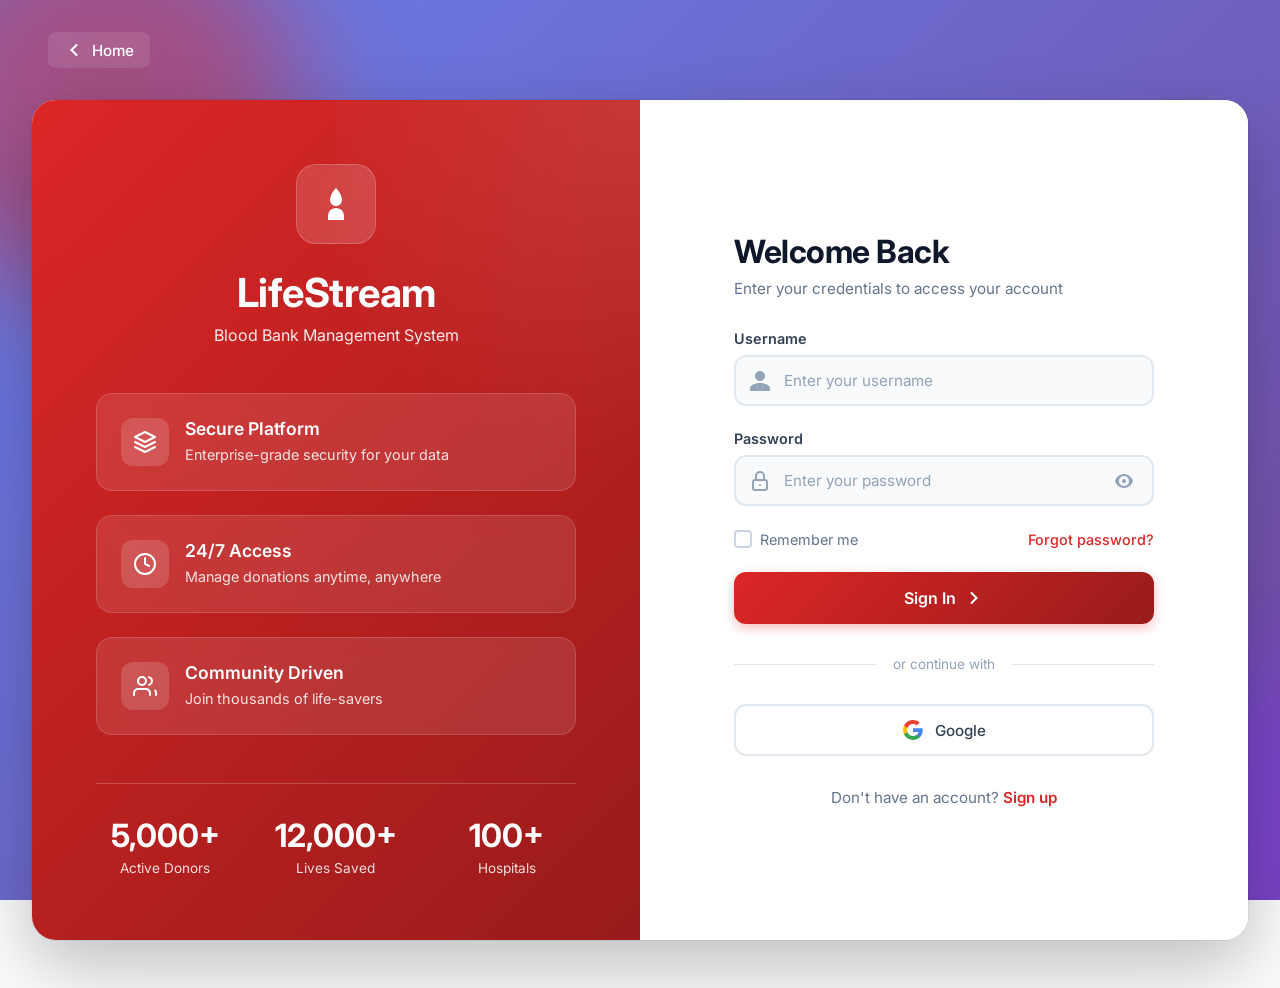
==== Frontend/html/donor.html @ 2602b2eb "integrating frontend and organising  project into backend and frontend" ====
<!DOCTYPE html>
<html lang="en">
<head>
  <meta charset="UTF-8">
  <meta name="viewport" content="width=device-width, initial-scale=1.0">
  <title>Donor Registration - Blood Bank System</title>
  <link rel="stylesheet" href="../css/style.css">
  <link rel="stylesheet" href="../css/donor.css">
  <link rel="preconnect" href="https://fonts.googleapis.com">
  <link rel="preconnect" href="https://fonts.gstatic.com" crossorigin>
  <link href="https://fonts.googleapis.com/css2?family=Poppins:wght@300;400;600;700&display=swap" rel="stylesheet">
</head>
<body>

  <!-- Navbar -->
  <header class="navbar">
    <div class="container">
      <div class="logo">
        <span class="blood-drop">🩸</span>
        <span class="logo-text">LifeStream</span>
      </div>
      <nav class="nav-menu">
        <a href="index.html" class="nav-link">Home</a>
        <a href="donor.html" class="nav-link active">Donate</a>
        <a href="request.html" class="nav-link">Request</a>
        <a href="admin.html" id="adminNav" class="nav-link">Admin</a>
      </nav>
      <div class="auth-buttons">
        <a href="index.html" class="btn-auth btn-back">
          <svg width="20" height="20" viewBox="0 0 20 20" fill="none">
            <path d="M12.5 15L7.5 10L12.5 5" stroke="currentColor" stroke-width="2" stroke-linecap="round"/>
          </svg>
          Back to Home
        </a>
      </div>
    </div>
  </header>

  <!-- Page Header -->
  <section class="page-header">
    <div class="container">
      <div class="breadcrumb">
        <a href="index.html">Home</a>
        <span>/</span>
        <span>Donor Registration</span>
      </div>
      <h1 class="page-title">
        <span class="icon-circle">❤️</span>
        Become a Life Saver
      </h1>
      <p class="page-subtitle">Join thousands of heroes who donate blood and save lives every day</p>
    </div>
  </section>

  <!-- Registration Form -->
  <section class="form-section">
    <div class="container">
      <div class="form-wrapper">
        
        <!-- Info Sidebar -->
        <div class="form-sidebar">
          <div class="info-card">
            <div class="info-icon">📋</div>
            <h3>Registration Benefits</h3>
            <ul class="info-list">
              <li>
                <span class="check-icon">✓</span>
                Free health checkup before donation
              </li>
              <li>
                <span class="check-icon">✓</span>
                Digital donor card
              </li>
              <li>
                <span class="check-icon">✓</span>
                Priority support in emergencies
              </li>
              <li>
                <span class="check-icon">✓</span>
                Track your donation history
              </li>
              <li>
                <span class="check-icon">✓</span>
                Help save up to 3 lives per donation
              </li>
            </ul>
          </div>

          <div class="info-card eligibility-card">
            <div class="info-icon">ℹ️</div>
            <h3>Eligibility Criteria</h3>
            <ul class="info-list">
              <li>Age: 18-65 years</li>
              <li>Weight: Minimum 50 kg</li>
              <li>Good general health</li>
              <li>No recent illness</li>
              <li>Gap of 3 months between donations</li>
            </ul>
          </div>

          <div class="help-box">
            <h4>Need Help?</h4>
            <p>Contact our support team</p>
            <a href="tel:+91 XXXXXXXXXX" class="help-link">📞 +91 XXXXXXXXXX</a>
          </div>
        </div>

        <!-- Registration Form -->
        <div class="form-container">
          <div class="form-header">
            <h2>Donor Registration</h2>
            <p>Please fill in all required fields marked with *</p>
          </div>

          <!-- Message Display -->
          <div id="message" class="message-box" style="display: none;"></div>

          <form id="donorForm" class="donor-form">
            
            <!-- Personal Information -->
            <div class="form-section-title">
              <span class="section-icon">👤</span>
              <h3>Personal Information</h3>
            </div>

            <div class="form-row">
              <div class="form-group">
                <label for="fullName" class="form-label">
                  Full Name <span class="required">*</span>
                </label>
                <div class="input-group">
                  <span class="input-icon">👤</span>
                  <input 
                    type="text" 
                    id="fullName" 
                    class="form-input"
                    placeholder="Enter your full name"
                    required
                  >
                </div>
              </div>

              <div class="form-group">
                <label for="age" class="form-label">
                  Age <span class="required">*</span>
                </label>
                <div class="input-group">
                  <span class="input-icon">🎂</span>
                  <input 
                    type="number" 
                    id="age" 
                    class="form-input"
                    min="18" 
                    max="65" 
                    placeholder="18-65 years"
                    required
                  >
                </div>
              </div>
            </div>

            <div class="form-row">
              <div class="form-group">
                <label for="email" class="form-label">
                  Email <span class="required">*</span>
                </label>
                <div class="input-group">
                  <span class="input-icon">📧</span>
                  <input 
                    type="email" 
                    id="email" 
                    class="form-input"
                    placeholder="your.email@example.com"
                    required
                  >
                </div>
              </div>

              <div class="form-group">
                <label for="phoneNumber" class="form-label">
                  Phone Number <span class="required">*</span>
                </label>
                <div class="input-group">
                  <span class="input-icon">📱</span>
                  <input 
                    type="text" 
                    id="phoneNumber" 
                    class="form-input"
                    pattern="[0-9]{10}" 
                    maxlength="10"
                    placeholder="10-digit mobile number"
                    required
                  >
                </div>
              </div>
            </div>

            <!-- Medical Information -->
            <div class="form-section-title">
              <span class="section-icon">🩸</span>
              <h3>Medical Information</h3>
            </div>

            <div class="form-group">
              <label for="bloodGroup" class="form-label">
                Blood Group <span class="required">*</span>
              </label>
              <div class="input-group">
                <span class="input-icon">🩸</span>
                <select id="bloodGroup" class="form-input form-select" required>
                  <option value="">Select Blood Group</option>
                  <option value="A+">A+</option>
                  <option value="A-">A-</option>
                  <option value="B+">B+</option>
                  <option value="B-">B-</option>
                  <option value="O+">O+</option>
                  <option value="O-">O-</option>
                  <option value="AB+">AB+</option>
                  <option value="AB-">AB-</option>
                </select>
              </div>
            </div>

            <!-- Address Information -->
            <div class="form-section-title">
              <span class="section-icon">📍</span>
              <h3>Address Information</h3>
            </div>

            <div class="form-group">
              <label for="address" class="form-label">
                Address <span class="required">*</span>
              </label>
              <div class="input-group">
                <span class="input-icon">🏠</span>
                <input 
                  type="text" 
                  id="address" 
                  class="form-input"
                  placeholder="House/Flat No., Street Name"
                  required
                >
              </div>
            </div>

            <div class="form-row">
              <div class="form-group">
                <label for="city" class="form-label">
                  City <span class="required">*</span>
                </label>
                <div class="input-group">
                  <span class="input-icon">🏙️</span>
                  <input 
                    type="text" 
                    id="city" 
                    class="form-input"
                    placeholder="Your city"
                    required
                  >
                </div>
              </div>

              <div class="form-group">
                <label for="state" class="form-label">
                  State <span class="required">*</span>
                </label>
                <div class="input-group">
                  <span class="input-icon">🗺️</span>
                  <input 
                    type="text" 
                    id="state" 
                    class="form-input"
                    placeholder="Your state"
                    required
                  >
                </div>
              </div>

              <div class="form-group">
                <label for="pincode" class="form-label">
                  Pincode <span class="required">*</span>
                </label>
                <div class="input-group">
                  <span class="input-icon">📮</span>
                  <input 
                    type="text" 
                    id="pincode" 
                    class="form-input"
                    pattern="[0-9]{6}" 
                    maxlength="6"
                    placeholder="6-digit pincode"
                    required
                  >
                </div>
              </div>
            </div>

            <!-- Submit Button -->
            <div class="form-actions">
              <button type="submit" id="submitBtn" class="btn btn-submit">
                <svg width="20" height="20" viewBox="0 0 20 20" fill="none">
                  <path d="M16 6L7.5 14.5L4 11" stroke="currentColor" stroke-width="2" stroke-linecap="round" stroke-linejoin="round"/>
                </svg>
                <span class="btn-text">Register Donor</span>
              </button>
            </div>
          </form>

        </div>

      </div>
    </div>
  </section>

  <!-- Footer -->
  <footer class="footer">
    <div class="container">
      <div class="footer-content">
        <div class="footer-section">
          <div class="footer-logo">
            <span class="blood-drop">🩸</span>
            <span class="logo-text">LifeStream</span>
          </div>
          <p>Connecting donors with those in need, saving lives every day.</p>
        </div>
        <div class="footer-section">
          <h4>Quick Links</h4>
          <ul>
            <li><a href="index.html">Home</a></li>
            <li><a href="donor.html">Become a Donor</a></li>
            <li><a href="request.html">Request Blood</a></li>
          </ul>
        </div>
        <div class="footer-section">
          <h4>Contact</h4>
          <ul>
            <li>📧 info@lifestream.com</li>
            <li>📞 +91 XXXXXXXXXX</li>
            <li>🚨 Emergency: 112</li>
          </ul>
        </div>
      </div>
      <div class="footer-bottom">
        <p>&copy; 2026 LifeStream Blood Bank | Built with ❤️ by SAGAR</p>
      </div>
    </div>
  </footer>

  <script src="../js/api.js"></script>
  <script src="../js/donor.js"></script>

</body>
</html>
---- Frontend/css/style.css ----
/* ===== CSS RESET & VARIABLES ===== */
* {
  margin: 0;
  padding: 0;
  box-sizing: border-box;
}

:root {
  --primary-color: #dc2626;
  --primary-dark: #b91c1c;
  --primary-light: #fecaca;
  --secondary-color: #1e40af;
  --text-dark: #1f2937;
  --text-light: #6b7280;
  --bg-light: #f9fafb;
  --white: #ffffff;
  --shadow: 0 10px 30px rgba(0, 0, 0, 0.1);
  --shadow-lg: 0 20px 60px rgba(0, 0, 0, 0.15);
  --transition: all 0.3s ease;
}

body {
  font-family: 'Poppins', sans-serif;
  line-height: 1.6;
  color: var(--text-dark);
  overflow-x: hidden;
}

.container {
  max-width: 1200px;
  margin: 0 auto;
  padding: 0 20px;
}

/* ===== NAVBAR ===== */
.navbar {
  background: var(--white);
  box-shadow: 0 2px 10px rgba(0, 0, 0, 0.05);
  position: sticky;
  top: 0;
  z-index: 1000;
  padding: 1rem 0;
}

.navbar .container {
  display: flex;
  justify-content: space-between;
  align-items: center;
}

.logo {
  display: flex;
  align-items: center;
  gap: 0.5rem;
  font-size: 1.5rem;
  font-weight: 700;
  color: var(--primary-color);
}

.blood-drop {
  font-size: 2rem;
  animation: pulse 2s infinite;
}

@keyframes pulse {
  0%, 100% { transform: scale(1); }
  50% { transform: scale(1.1); }
}

.nav-menu {
  display: flex;
  gap: 2rem;
}

.nav-link {
  text-decoration: none;
  color: var(--text-dark);
  font-weight: 500;
  transition: var(--transition);
  position: relative;
}

.nav-link::after {
  content: '';
  position: absolute;
  bottom: -5px;
  left: 0;
  width: 0;
  height: 2px;
  background: var(--primary-color);
  transition: var(--transition);
}

.nav-link:hover::after {
  width: 100%;
}

.nav-link:hover {
  color: var(--primary-color);
}

.auth-buttons {
  display: flex;
  gap: 1rem;
}

.btn-auth {
  padding: 0.6rem 1.5rem;
  border-radius: 8px;
  text-decoration: none;
  font-weight: 600;
  transition: var(--transition);
}

.btn-login {
  color: var(--primary-color);
  border: 2px solid var(--primary-color);
}

.btn-login:hover {
  background: var(--primary-color);
  color: var(--white);
}

.btn-register {
  background: var(--primary-color);
  color: var(--white);
  border: 2px solid var(--primary-color);
}

.btn-register:hover {
  background: var(--primary-dark);
  transform: translateY(-2px);
  box-shadow: var(--shadow);
}

/* ===== HERO SECTION ===== */
.hero {
  background: linear-gradient(135deg, #fef2f2 0%, #fff 100%);
  padding: 5rem 0;
  position: relative;
  overflow: hidden;
}

.hero::before {
  content: '';
  position: absolute;
  top: -50%;
  right: -10%;
  width: 600px;
  height: 600px;
  background: radial-gradient(circle, rgba(220, 38, 38, 0.1) 0%, transparent 70%);
  border-radius: 50%;
}

.hero-container {
  display: grid;
  grid-template-columns: 1fr 1fr;
  gap: 4rem;
  align-items: center;
}

.hero-content {
  z-index: 1;
}

.hero-badge {
  display: inline-block;
  background: var(--primary-light);
  color: var(--primary-color);
  padding: 0.5rem 1rem;
  border-radius: 20px;
  font-size: 0.9rem;
  font-weight: 600;
  margin-bottom: 1rem;
}

.hero-title {
  font-size: 3.5rem;
  font-weight: 700;
  line-height: 1.2;
  margin-bottom: 1rem;
  color: var(--text-dark);
}

.highlight {
  color: var(--primary-color);
  position: relative;
}

.hero-description {
  font-size: 1.2rem;
  color: var(--text-light);
  margin-bottom: 2rem;
  max-width: 500px;
}

.hero-buttons {
  display: flex;
  gap: 1rem;
  margin-bottom: 3rem;
}

.btn {
  padding: 1rem 2rem;
  border-radius: 10px;
  text-decoration: none;
  font-weight: 600;
  transition: var(--transition);
  display: inline-flex;
  align-items: center;
  gap: 0.5rem;
}

.btn-primary {
  background: var(--primary-color);
  color: var(--white);
  box-shadow: 0 4px 15px rgba(220, 38, 38, 0.3);
}

.btn-primary:hover {
  background: var(--primary-dark);
  transform: translateY(-3px);
  box-shadow: 0 6px 20px rgba(220, 38, 38, 0.4);
}

.btn-secondary {
  background: var(--white);
  color: var(--primary-color);
  border: 2px solid var(--primary-color);
}

.btn-secondary:hover {
  background: var(--primary-color);
  color: var(--white);
}

.hero-stats {
  display: flex;
  gap: 3rem;
}

.stat-item h3 {
  font-size: 2rem;
  color: var(--primary-color);
  margin-bottom: 0.3rem;
}

.stat-item p {
  color: var(--text-light);
  font-size: 0.9rem;
}

.hero-image {
  position: relative;
  z-index: 1;
}

.image-float {
  animation: float 6s ease-in-out infinite;
}

.image-float img {
  width: 100%;
  border-radius: 20px;
  box-shadow: var(--shadow-lg);
}

@keyframes float {
  0%, 100% { transform: translateY(0); }
  50% { transform: translateY(-20px); }
}

/* ===== FEATURES SECTION ===== */
.features {
  padding: 5rem 0;
  background: var(--white);
}

.section-header {
  text-align: center;
  margin-bottom: 4rem;
}

.section-badge {
  display: inline-block;
  background: var(--primary-light);
  color: var(--primary-color);
  padding: 0.5rem 1rem;
  border-radius: 20px;
  font-size: 0.9rem;
  font-weight: 600;
  margin-bottom: 1rem;
}

.section-title {
  font-size: 2.5rem;
  margin-bottom: 1rem;
  color: var(--text-dark);
}

.section-description {
  color: var(--text-light);
  font-size: 1.1rem;
  max-width: 600px;
  margin: 0 auto;
}

.cards-grid {
  display: grid;
  grid-template-columns: repeat(auto-fit, minmax(320px, 1fr));
  gap: 2rem;
}

.card {
  background: var(--white);
  border-radius: 20px;
  padding: 2rem;
  box-shadow: 0 5px 20px rgba(0, 0, 0, 0.08);
  transition: var(--transition);
  position: relative;
  border: 1px solid #f0f0f0;
}

.card:hover {
  transform: translateY(-10px);
  box-shadow: var(--shadow-lg);
}

.card-featured {
  border: 2px solid var(--primary-color);
}

.featured-badge {
  position: absolute;
  top: -15px;
  right: 20px;
  background: var(--primary-color);
  color: var(--white);
  padding: 0.5rem 1rem;
  border-radius: 20px;
  font-size: 0.8rem;
  font-weight: 600;
}

.card-icon {
  width: 80px;
  height: 80px;
  margin-bottom: 1.5rem;
  border-radius: 15px;
  overflow: hidden;
}

.card-icon img {
  width: 100%;
  height: 100%;
  object-fit: cover;
}

.card-title {
  font-size: 1.5rem;
  margin-bottom: 1rem;
  color: var(--text-dark);
}

.card-description {
  color: var(--text-light);
  margin-bottom: 1.5rem;
  line-height: 1.7;
}

.card-list {
  list-style: none;
  margin-bottom: 1.5rem;
}

.card-list li {
  color: var(--text-light);
  padding: 0.5rem 0;
  font-size: 0.95rem;
}

.card-btn {
  display: inline-flex;
  align-items: center;
  gap: 0.5rem;
  color: var(--primary-color);
  text-decoration: none;
  font-weight: 600;
  transition: var(--transition);
}

.card-btn:hover {
  gap: 1rem;
}

/* ===== IMPACT SECTION ===== */
.impact-section {
  background: linear-gradient(135deg, var(--primary-color) 0%, var(--primary-dark) 100%);
  color: var(--white);
  padding: 5rem 0;
  text-align: center;
}

.impact-content h2 {
  font-size: 2.5rem;
  margin-bottom: 1rem;
}

.impact-content p {
  font-size: 1.2rem;
  margin-bottom: 3rem;
  opacity: 0.9;
}

.impact-stats {
  display: grid;
  grid-template-columns: repeat(auto-fit, minmax(250px, 1fr));
  gap: 2rem;
}

.impact-stat {
  background: rgba(255, 255, 255, 0.1);
  padding: 2rem;
  border-radius: 15px;
  backdrop-filter: blur(10px);
}

.stat-icon {
  font-size: 3rem;
  margin-bottom: 1rem;
}

.impact-stat h3 {
  font-size: 2rem;
  margin-bottom: 0.5rem;
}

/* ===== CTA SECTION ===== */
.cta-section {
  background: var(--bg-light);
  padding: 5rem 0;
  text-align: center;
}

.cta-content h2 {
  font-size: 2.5rem;
  margin-bottom: 1rem;
  color: var(--text-dark);
}

.cta-content p {
  font-size: 1.2rem;
  color: var(--text-light);
  margin-bottom: 2rem;
}

.btn-cta {
  background: var(--primary-color);
  color: var(--white);
  padding: 1.2rem 3rem;
  border-radius: 50px;
  font-size: 1.1rem;
  text-decoration: none;
  display: inline-block;
  transition: var(--transition);
  box-shadow: 0 4px 15px rgba(220, 38, 38, 0.3);
}

.btn-cta:hover {
  background: var(--primary-dark);
  transform: translateY(-3px);
  box-shadow: 0 6px 25px rgba(220, 38, 38, 0.4);
}

/* ===== FOOTER ===== */
.footer {
  background: var(--text-dark);
  color: var(--white);
  padding: 3rem 0 1rem;
}

.footer-content {
  display: grid;
  grid-template-columns: repeat(auto-fit, minmax(250px, 1fr));
  gap: 2rem;
  margin-bottom: 2rem;
}

.footer-section h4 {
  margin-bottom: 1rem;
  font-size: 1.2rem;
}

.footer-section ul {
  list-style: none;
}

.footer-section ul li {
  margin-bottom: 0.5rem;
}

.footer-section a {
  color: rgba(255, 255, 255, 0.7);
  text-decoration: none;
  transition: var(--transition);
}

.footer-section a:hover {
  color: var(--primary-light);
}

.footer-logo {
  display: flex;
  align-items: center;
  gap: 0.5rem;
  font-size: 1.5rem;
  font-weight: 700;
  margin-bottom: 1rem;
}

.emergency-number {
  font-size: 2rem;
  font-weight: 700;
  color: var(--primary-light);
}

.footer-bottom {
  border-top: 1px solid rgba(255, 255, 255, 0.1);
  padding-top: 2rem;
  text-align: center;
}

.footer-bottom p {
  opacity: 0.7;
  margin: 0.5rem 0;
}

/* ===== RESPONSIVE DESIGN ===== */
@media (max-width: 968px) {
  .hero-container {
    grid-template-columns: 1fr;
  }

  .hero-title {
    font-size: 2.5rem;
  }

  .nav-menu {
    display: none;
  }

  .hero-stats {
    gap: 1.5rem;
  }

  .cards-grid {
    grid-template-columns: 1fr;
  }
}

@media (max-width: 640px) {
  .hero-title {
    font-size: 2rem;
  }

  .hero-buttons {
    flex-direction: column;
  }

  .auth-buttons {
    gap: 0.5rem;
  }

  .btn-auth {
    padding: 0.5rem 1rem;
    font-size: 0.9rem;
  }

  .section-title {
    font-size: 2rem;
  }
}




.notification-nav {
    position: relative;
}

.notification-badge-nav {
    display: none;
    position: absolute;
    top: -5px;
    right: -8px;
    width: 9px;
    height: 9px;
    background: red;
    border-radius: 50%;
    border: 2px solid white;
}
---- Frontend/css/donor.css ----
/* ===== DONOR PAGE SPECIFIC STYLES ===== */

/* Page Header */
.page-header {
  background: linear-gradient(135deg, #fef2f2 0%, #fff 100%);
  padding: 3rem 0 2rem;
  border-bottom: 1px solid #f0f0f0;
}

.breadcrumb {
  display: flex;
  align-items: center;
  gap: 0.5rem;
  margin-bottom: 1rem;
  font-size: 0.9rem;
  color: var(--text-light);
}

.breadcrumb a {
  color: var(--primary-color);
  text-decoration: none;
  transition: var(--transition);
}

.breadcrumb a:hover {
  text-decoration: underline;
}

.page-title {
  font-size: 2.5rem;
  color: var(--text-dark);
  margin-bottom: 0.5rem;
  display: flex;
  align-items: center;
  gap: 1rem;
}

.icon-circle {
  width: 50px;
  height: 50px;
  background: var(--primary-light);
  border-radius: 50%;
  display: flex;
  align-items: center;
  justify-content: center;
  font-size: 1.5rem;
}

.page-subtitle {
  color: var(--text-light);
  font-size: 1.1rem;
}

/* Form Section */
.form-section {
  padding: 3rem 0;
  background: #fafafa;
}

.form-wrapper {
  display: grid;
  grid-template-columns: 300px 1fr;
  gap: 3rem;
}

/* ===== SIDEBAR STYLES ===== */
.form-sidebar {
  display: flex;
  flex-direction: column;
  gap: 1.5rem;
}

.info-card {
  background: var(--white);
  padding: 1.5rem;
  border-radius: 15px;
  box-shadow: 0 2px 10px rgba(0, 0, 0, 0.05);
}

.info-icon {
  font-size: 2rem;
  margin-bottom: 1rem;
}

.info-card h3 {
  font-size: 1.2rem;
  margin-bottom: 1rem;
  color: var(--text-dark);
}

.info-list {
  list-style: none;
  padding: 0;
}

.info-list li {
  padding: 0.7rem 0;
  border-bottom: 1px solid #f0f0f0;
  display: flex;
  align-items: flex-start;
  gap: 0.5rem;
  font-size: 0.9rem;
  color: var(--text-light);
}

.info-list li:last-child {
  border-bottom: none;
}

.check-icon {
  color: var(--primary-color);
  font-weight: bold;
  flex-shrink: 0;
}

.eligibility-card {
  background: linear-gradient(135deg, var(--primary-color) 0%, var(--primary-dark) 100%);
  color: var(--white);
}

.eligibility-card h3,
.eligibility-card .info-list li {
  color: var(--white);
  border-color: rgba(255, 255, 255, 0.2);
}

.help-box {
  background: var(--primary-light);
  padding: 1.5rem;
  border-radius: 15px;
  text-align: center;
}

.help-box h4 {
  margin-bottom: 0.5rem;
  color: var(--primary-color);
  font-size: 1.1rem;
}

.help-box p {
  font-size: 0.9rem;
  color: var(--text-light);
  margin-bottom: 0.5rem;
}

.help-link {
  display: inline-block;
  margin-top: 0.5rem;
  color: var(--primary-dark);
  text-decoration: none;
  font-weight: 600;
  transition: var(--transition);
}

.help-link:hover {
  color: var(--primary-color);
}

/* ===== FORM CONTAINER ===== */
.form-container {
  background: var(--white);
  padding: 2rem;
  border-radius: 20px;
  box-shadow: 0 5px 20px rgba(0, 0, 0, 0.08);
}

.form-header {
  margin-bottom: 2rem;
  padding-bottom: 1.5rem;
  border-bottom: 2px solid #f0f0f0;
}

.form-header h2 {
  font-size: 1.8rem;
  color: var(--text-dark);
  margin-bottom: 0.5rem;
}

.form-header p {
  color: var(--text-light);
  font-size: 0.95rem;
}

/* ===== MESSAGE BOX ===== */
.message-box {
  padding: 1rem 1.5rem;
  border-radius: 10px;
  margin-bottom: 1.5rem;
  font-weight: 500;
  animation: slideDown 0.3s ease;
}

@keyframes slideDown {
  from {
    opacity: 0;
    transform: translateY(-10px);
  }
  to {
    opacity: 1;
    transform: translateY(0);
  }
}

.message-box.success {
  background: #d1fae5;
  color: #065f46;
  border-left: 4px solid #10b981;
}

.message-box.error {
  background: #fee2e2;
  color: #991b1b;
  border-left: 4px solid #ef4444;
}

/* ===== FORM SECTIONS ===== */
.form-section-title {
  display: flex;
  align-items: center;
  gap: 0.7rem;
  margin: 2rem 0 1.5rem;
  padding-bottom: 0.7rem;
  border-bottom: 2px solid #f0f0f0;
}

.form-section-title:first-child {
  margin-top: 0;
}

.section-icon {
  font-size: 1.5rem;
}

.form-section-title h3 {
  font-size: 1.3rem;
  color: var(--text-dark);
}

/* ===== FORM LAYOUT ===== */
.form-row {
  display: grid;
  grid-template-columns: repeat(auto-fit, minmax(250px, 1fr));
  gap: 1.5rem;
  margin-bottom: 1.5rem;
}

.form-group {
  margin-bottom: 1.5rem;
}

.form-label {
  display: block;
  margin-bottom: 0.5rem;
  font-weight: 600;
  color: var(--text-dark);
  font-size: 0.95rem;
}

.required {
  color: var(--primary-color);
}

.input-group {
  position: relative;
  display: flex;
  align-items: center;
}

.input-icon {
  position: absolute;
  left: 1rem;
  font-size: 1.2rem;
  pointer-events: none;
  z-index: 1;
}

.form-input {
  width: 100%;
  padding: 0.9rem 1rem 0.9rem 3rem;
  border: 2px solid #e5e7eb;
  border-radius: 10px;
  font-size: 1rem;
  transition: var(--transition);
  font-family: 'Poppins', sans-serif;
  background: var(--white);
}

.form-input:focus {
  outline: none;
  border-color: var(--primary-color);
  box-shadow: 0 0 0 3px rgba(220, 38, 38, 0.1);
}

.form-input::placeholder {
  color: #9ca3af;
}

/* Select Dropdown */
.form-select {
  appearance: none;
  background-image: url("data:image/svg+xml,%3Csvg xmlns='http://www.w3.org/2000/svg' width='12' height='12' viewBox='0 0 12 12'%3E%3Cpath fill='%23666' d='M6 9L1 4h10z'/%3E%3C/svg%3E");
  background-repeat: no-repeat;
  background-position: right 1rem center;
  padding-right: 3rem;
  cursor: pointer;
}

.form-select:hover {
  border-color: var(--primary-color);
}

/* ===== FORM ACTIONS ===== */
.form-actions {
  display: flex;
  gap: 1rem;
  margin-top: 2rem;
  padding-top: 2rem;
  border-top: 2px solid #f0f0f0;
}

.btn {
  padding: 1rem 2rem;
  border: none;
  border-radius: 10px;
  font-weight: 600;
  cursor: pointer;
  transition: var(--transition);
  display: inline-flex;
  align-items: center;
  gap: 0.5rem;
  font-family: 'Poppins', sans-serif;
  font-size: 1rem;
}

.btn-submit {
  background: var(--primary-color);
  color: var(--white);
  flex: 1;
  justify-content: center;
}

.btn-submit:hover:not(:disabled) {
  background: var(--primary-dark);
  transform: translateY(-2px);
  box-shadow: 0 5px 15px rgba(220, 38, 38, 0.3);
}

.btn-submit:disabled {
  opacity: 0.7;
  cursor: not-allowed;
}

/* ===== BACK BUTTON ===== */
.btn-back {
  display: inline-flex;
  align-items: center;
  gap: 0.5rem;
}

.btn-back:hover {
  transform: translateX(-3px);
}

/* Active nav link */
.nav-link.active {
  color: var(--primary-color);
}

.nav-link.active::after {
  width: 100%;
}

/* ===== RESPONSIVE DESIGN ===== */
@media (max-width: 968px) {
  .form-wrapper {
    grid-template-columns: 1fr;
  }

  .form-sidebar {
    order: 2;
  }

  .form-container {
    order: 1;
  }

  .page-title {
    font-size: 2rem;
  }
}

@media (max-width: 640px) {
  .page-header {
    padding: 2rem 0 1.5rem;
  }

  .page-title {
    font-size: 1.5rem;
    flex-direction: column;
    align-items: flex-start;
  }

  .icon-circle {
    width: 40px;
    height: 40px;
    font-size: 1.2rem;
  }

  .form-container {
    padding: 1.5rem;
  }

  .form-row {
    grid-template-columns: 1fr;
  }

  .form-actions .btn {
    width: 100%;
  }
}
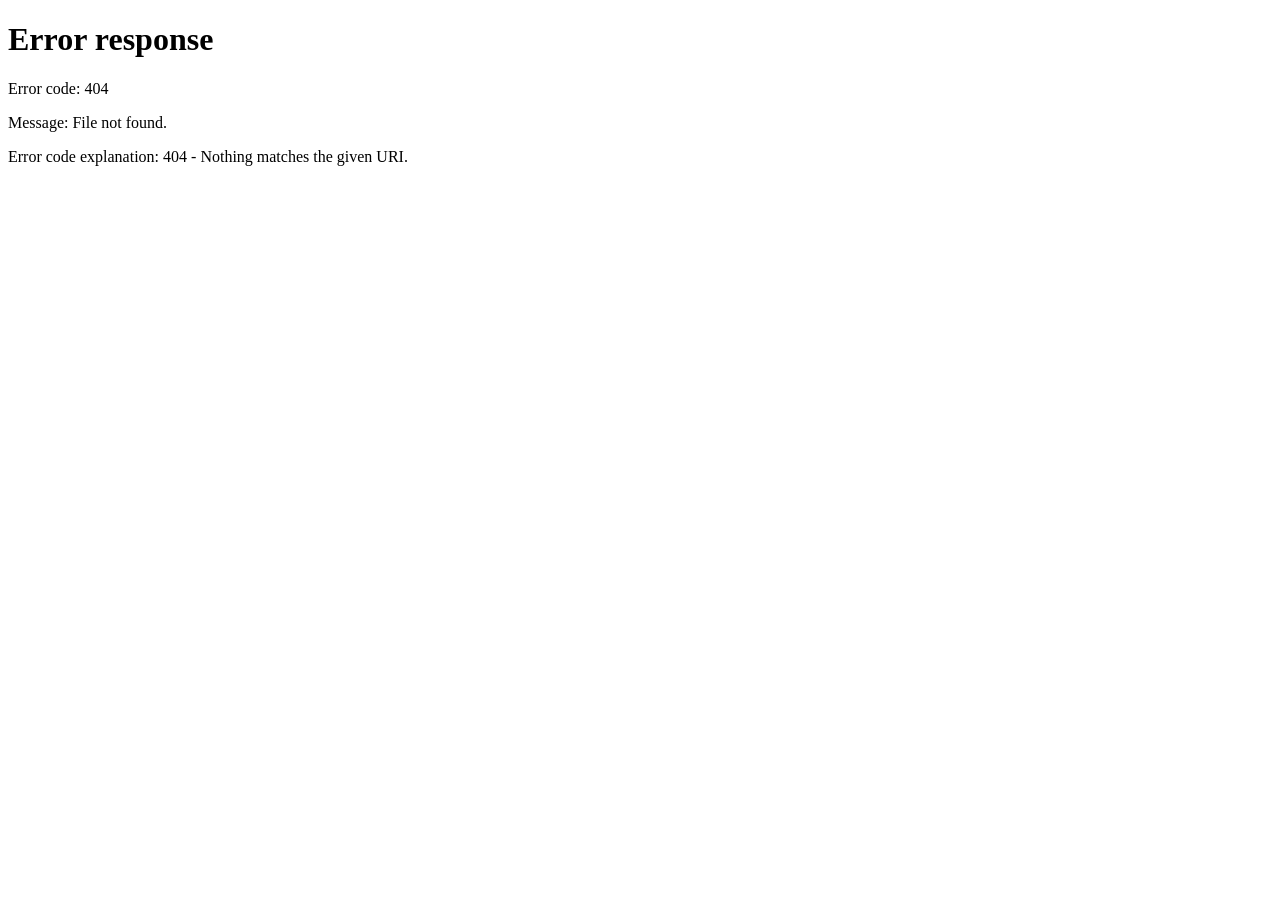
==== commit 83ee2168: "fixed responsiveness for mobile users" ====
--- a/Frontend/html/donor.html
+++ b/Frontend/html/donor.html
@@ -20,13 +20,13 @@
         <span class="logo-text">LifeStream</span>
       </div>
       <nav class="nav-menu">
-        <a href="index.html" class="nav-link">Home</a>
+        <a href="/" class="nav-link">Home</a>
         <a href="donor.html" class="nav-link active">Donate</a>
         <a href="request.html" class="nav-link">Request</a>
         <a href="admin.html" id="adminNav" class="nav-link">Admin</a>
       </nav>
       <div class="auth-buttons">
-        <a href="index.html" class="btn-auth btn-back">
+        <a href="/" class="btn-auth btn-back">
           <svg width="20" height="20" viewBox="0 0 20 20" fill="none">
             <path d="M12.5 15L7.5 10L12.5 5" stroke="currentColor" stroke-width="2" stroke-linecap="round"/>
           </svg>
@@ -40,7 +40,7 @@
   <section class="page-header">
     <div class="container">
       <div class="breadcrumb">
-        <a href="index.html">Home</a>
+        <a href="/">Home</a>
         <span>/</span>
         <span>Donor Registration</span>
       </div>
@@ -326,7 +326,7 @@
         <div class="footer-section">
           <h4>Quick Links</h4>
           <ul>
-            <li><a href="index.html">Home</a></li>
+            <li><a href="/">Home</a></li>
             <li><a href="donor.html">Become a Donor</a></li>
             <li><a href="request.html">Request Blood</a></li>
           </ul>
--- a/Frontend/css/style.css
+++ b/Frontend/css/style.css
@@ -546,9 +546,6 @@
     font-size: 2.5rem;
   }
 
-  .nav-menu {
-    display: none;
-  }
 
   .hero-stats {
     gap: 1.5rem;
@@ -599,4 +596,76 @@
     background: red;
     border-radius: 50%;
     border: 2px solid white;
+}
+
+
+
+/* ===== MOBILE HAMBURGER MENU ===== */
+.mobile-menu-toggle {
+    display: none;
+    flex-direction: column;
+    background: none;
+    border: none;
+    cursor: pointer;
+    padding: 0.5rem;
+    gap: 5px;
+    z-index: 1001;
+}
+
+.mobile-menu-toggle span {
+    width: 25px;
+    height: 3px;
+    background-color: var(--text-dark);
+    border-radius: 3px;
+    transition: var(--transition);
+}
+
+.mobile-menu-toggle.active span:nth-child(1) {
+    transform: rotate(45deg) translate(7px, 7px);
+}
+
+.mobile-menu-toggle.active span:nth-child(2) {
+    opacity: 0;
+}
+
+.mobile-menu-toggle.active span:nth-child(3) {
+    transform: rotate(-45deg) translate(7px, -7px);
+}
+
+@media (max-width: 968px) {
+    .mobile-menu-toggle {
+        display: flex;
+    }
+
+    .nav-menu {
+        display: flex !important;
+        position: fixed;
+        left: -100%;
+        top: 70px;
+        flex-direction: column;
+        background-color: var(--white);
+        width: 100%;
+        text-align: left;
+        transition: left 0.3s ease;
+        box-shadow: 0 10px 27px rgba(0, 0, 0, 0.1);
+        padding: 1rem 0;
+        gap: 0;
+        max-height: calc(100vh - 70px);
+        overflow-y: auto;
+        z-index: 999;
+    }
+
+    .nav-menu.active {
+        left: 0;
+    }
+
+    .nav-menu a {
+        padding: 1rem 2rem;
+        display: block;
+        border-bottom: 1px solid #f0f0f0;
+    }
+
+    .nav-link::after {
+        display: none;
+    }
 }
